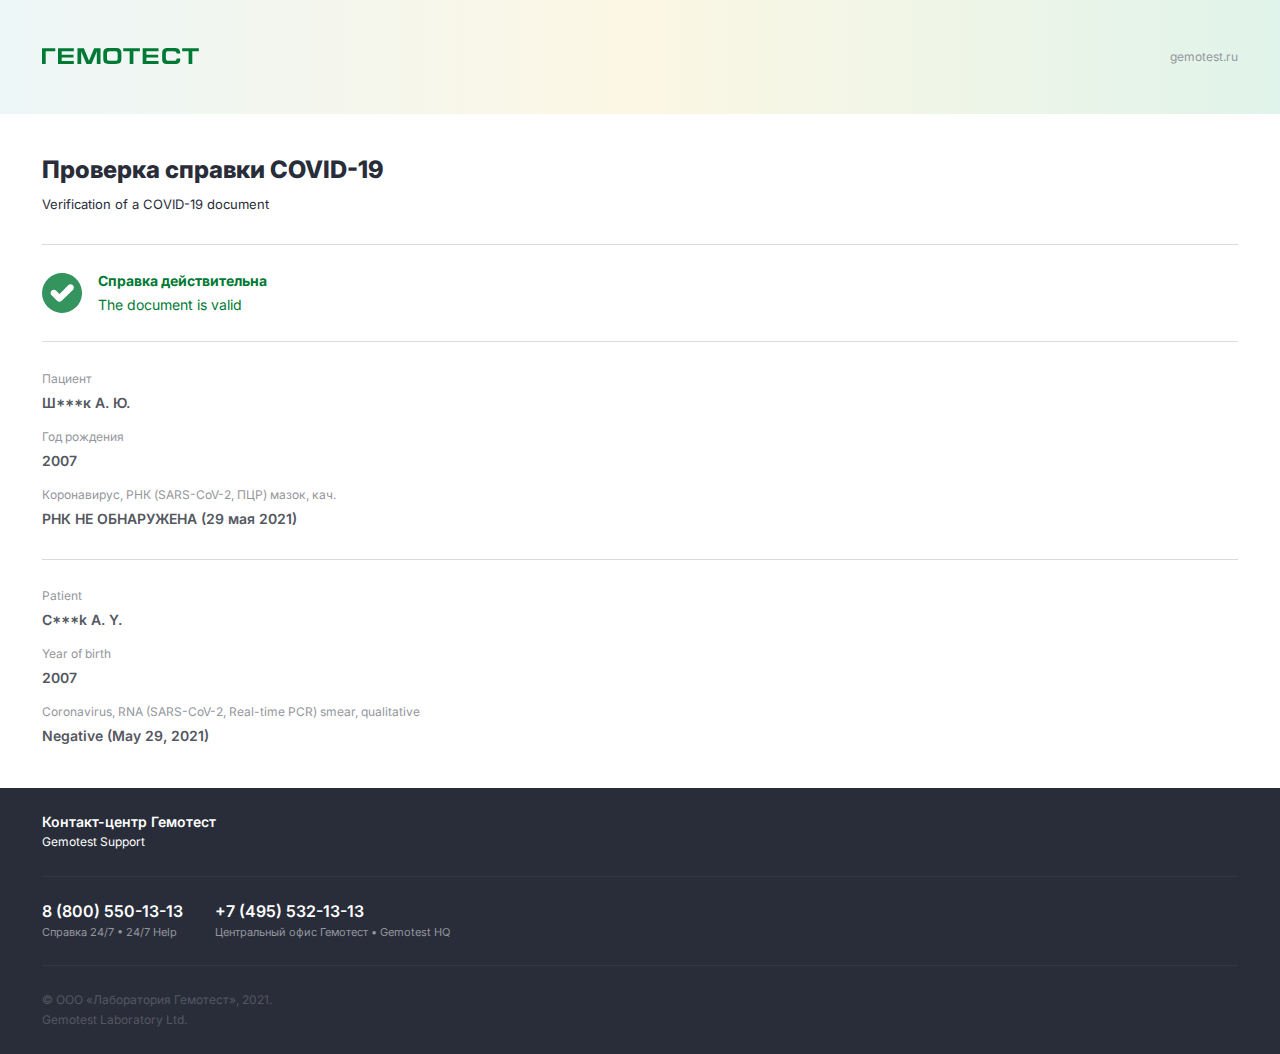
==== site/s/index.html @ eb298937 "Add files via upload" ====
<!DOCTYPE html>
<html lang="ru">
<head>
	<meta charset="UTF-8">
	<meta name="viewport" content="width=device-width, initial-scale=1.0, maximum-scale=1.0, user-scalable=no" />
	<title>Гемотест - Проверка справки COVID-19</title>
	<link href="https://fonts.googleapis.com/css?family=Inter:500,600,800&display=swap&subset=cyrillic,cyrillic-ext,latin-ext" rel="stylesheet">
	<link rel="stylesheet" href="main.css">
	<link rel="shortcut icon" href="../favicon/favicon-32x32.png" type="image/png">

</head>
<body>
<div class="wrapper">
	<div id="all">
		<div class="header">
			<div class="container">
				<div class="logo">
					<a href="/">
						<svg width="157" height="16" viewBox="0 0 157 16" fill="none" xmlns="http://www.w3.org/2000/svg">
							<path d="M140.133 0.18528V3.32752H146.605V16H150.308V3.32752H156.841V0.18528H140.133ZM131.603 12.8526H126.857C124.737 12.8526 123.865 12.3978 123.865 9.98512V6.0644C123.865 3.5804 124.379 3.1448 126.857 3.1448H131.603C133.752 3.1448 134.574 3.8544 134.574 5.51624H138.28C138.28 1.07184 135.983 0 132.319 0H126.165C121.609 0 120.162 1.30288 120.162 5.928V10.4162C120.162 14.654 121.523 16 125.807 16H132.701C137.268 16 138.28 14.7467 138.299 10.5301H134.574C134.574 12.4434 133.815 12.8526 131.603 12.8526ZM100.681 16H116.502V13.0141H104.384V9.38744H116.121V6.6312H104.384V3.16728H116.502V0.18528H100.681V16ZM81.2166 3.32752H87.6876V16H91.3922V3.32752H97.9294V0.18528H81.2166V3.32752ZM75.6829 5.97304C75.6829 3.66912 74.9276 3.1448 72.7189 3.1448H67.945C65.6231 3.1448 64.9688 3.73536 64.9688 5.99304V10.211C64.9688 12.2826 65.6231 12.8526 67.8736 12.8526H72.7851C75.1443 12.8526 75.6829 12.3334 75.6829 10.1866V5.97304ZM79.3874 5.62952V10.5963C79.3874 14.539 78.1187 16 73.7888 16H66.9832C62.827 16 61.2739 14.4282 61.2739 10.5963V5.62952C61.274 1.30288 62.7686 0 66.9833 0H73.7889C77.6201 0 79.3874 1.18448 79.3874 5.62952ZM47.0072 12.8526H46.9924L41.8648 0.18528H35.4883V16H39.1954V3.39896L44.475 16H49.5325L54.8178 3.3848V16H58.521V0.18528H52.1401L47.0072 12.8526ZM16.0129 16H31.8295V13.0141H19.7116V9.38744H31.4467V6.6312H19.7116V3.16728H31.8295V0.18528H16.0129V16ZM0 0.18528H13.2753V3.32752H3.69488V16H0V0.18528Z" fill="#007934"/>
						</svg>
					</a>
				</div>
				<a href="/">gemotest.ru</a>
			</div>
		</div>

		<div class="container content">
			<div class="title">Проверка справки <br class="d-none d-sm-block">COVID-19</div>
			<p>Verification of a COVID-19 document</p>
							<div class="result green">
					<svg width="24" height="24" viewBox="0 0 24 24" fill="none" xmlns="http://www.w3.org/2000/svg">
						<path d="M12.0964 23.9984C15.0982 23.9515 17.9752 22.7976 20.1677 20.7611C22.3603 18.7245 23.7116 15.951 23.9589 12.9799C24.2062 10.0089 23.3317 7.05268 21.5056 4.68636C19.6795 2.32004 17.0323 0.712784 14.0789 0.177203C13.4242 0.0632425 12.761 0.00397444 12.0964 2.07705e-05C8.9521 -0.00578712 5.92959 1.20662 3.67159 3.37941C1.4136 5.5522 0.0982543 8.51395 0.00528471 11.6348C-0.0876849 14.7557 1.04905 17.7895 3.17376 20.091C5.29847 22.3925 8.24352 23.7802 11.3826 23.959C11.619 23.9918 11.8578 24.0049 12.0964 23.9984ZM9.04319 16.6748L5.73229 13.3871C5.54646 13.2041 5.39897 12.9864 5.29832 12.7465C5.19766 12.5066 5.14584 12.2492 5.14584 11.9893C5.14584 11.7295 5.19766 11.4721 5.29832 11.2322C5.39897 10.9923 5.54646 10.7746 5.73229 10.5916C6.10375 10.2249 6.60623 10.0191 7.13 10.0191C7.65377 10.0191 8.15626 10.2249 8.52772 10.5916L10.5103 12.5603L13.0876 10.001L15.7046 7.38261C16.0761 7.01594 16.5786 6.81013 17.1024 6.81013C17.6261 6.81013 18.1286 7.01594 18.5001 7.38261C18.6859 7.56563 18.8334 7.78337 18.934 8.02327C19.0347 8.26317 19.0865 8.52049 19.0865 8.78038C19.0865 9.04027 19.0347 9.29759 18.934 9.5375C18.8334 9.7774 18.6859 9.99514 18.5001 10.1782L12.2748 16.2417L11.8386 16.6748C11.4672 17.0415 10.9647 17.2473 10.4409 17.2473C9.91714 17.2473 9.41465 17.0415 9.04319 16.6748Z" fill="#33945D"/>
					</svg>
					<p><strong>Справка действительна</strong>
					The document is valid</p>
				</div>

				<div class="advansed">
					<dl>
						<dt>Пациент</dt> <dd>Ш***к А. Ю.</dd>
													<dt>Год рождения</dt> <dd>2007</dd>
																																				<dt>Коронавирус, РНК (SARS-CoV-2, ПЦР) мазок, кач.</dt>
									<dd>РНК НЕ ОБНАРУЖЕНА (29 мая 2021)</dd>
																										</dl>
				</div>
									<div class="advansed">
						<dl>
							<dt>Patient</dt> <dd>C***k A. Y.</dd>
															<dt>Year of birth</dt> <dd>2007</dd>
																																																				<dt>Coronavirus, RNA (SARS-CoV-2, Real-time PCR) smear, qualitative</dt>
											<dd>Negative (May 29, 2021)</dd>
																																								</dl>
					</div>
									</div>
	</div>
	<div class="footer">
		<div class="container">
			<div class="title">
				Контакт-центр Гемотест
				<span>Gemotest Support</span>
			</div>
			<ul class="phonelist">
				<li>
					<a href="">8 (800) 550-13-13</a>
					<span>Справка 24/7 • 24/7 Help</span>
				</li>
				<li>
					<a href="">+7 (495) 532-13-13</a>
					<span>Центральный офис Гемотест • Gemotest HQ</span>
				</li>
			</ul>
			<div id="copy">© ООО «Лаборатория Гемотест», 2021.<br>Gemotest Laboratory Ltd.</div>
		</div>
	</div>
</div>
</body>
</html>
---- site/s/main.css ----
/*! моя справка(перелёт от 31.05) */
html {
  line-height: 1.15;
  -webkit-text-size-adjust: 100%
}
body {
  margin: 0
}
main {
  display: block
}
h1 {
  font-size: 2em;
  margin: .67em 0
}
hr {
  box-sizing: content-box;
  height: 0;
  overflow: visible
}
pre {
  font-family: monospace,monospace;
  font-size: 1em
}
a {
  background-color: transparent
}
abbr[title] {
  border-bottom: none;
  text-decoration: underline;
  text-decoration: underline dotted
}
b,
strong {
  font-weight: bolder
}
code,
kbd,
samp {
  font-family: monospace,monospace;
  font-size: 1em
}
small {
  font-size: 80%
}
sub,
sup {
  font-size: 75%;
  line-height: 0;
  position: relative;
  vertical-align: baseline
}
sub {
  bottom: -.25em
}
sup {
  top: -.5em
}
img {
  border-style: none
}
button,
input,
optgroup,
select,
textarea {
  font-family: inherit;
  font-size: 100%;
  line-height: 1.15;
  margin: 0
}
button,
input {
  overflow: visible
}
button,
select {
  text-transform: none
}
[type=button],
[type=reset],
[type=submit],
button {
  -webkit-appearance: button
}
[type=button]::-moz-focus-inner,
[type=reset]::-moz-focus-inner,
[type=submit]::-moz-focus-inner,
button::-moz-focus-inner {
  border-style: none;
  padding: 0
}
[type=button]:-moz-focusring,
[type=reset]:-moz-focusring,
[type=submit]:-moz-focusring,
button:-moz-focusring {
  outline: 1px dotted ButtonText
}
fieldset {
  padding: .35em .75em .625em
}
legend {
  box-sizing: border-box;
  color: inherit;
  display: table;
  max-width: 100%;
  padding: 0;
  white-space: normal
}
progress {
  vertical-align: baseline
}
textarea {
  overflow: auto
}
[type=checkbox],
[type=radio] {
  box-sizing: border-box;
  padding: 0
}
[type=number]::-webkit-inner-spin-button,
[type=number]::-webkit-outer-spin-button {
  height: auto
}
[type=search] {
  -webkit-appearance: textfield;
  outline-offset: -2px
}
[type=search]::-webkit-search-decoration {
  -webkit-appearance: none
}
::-webkit-file-upload-button {
  -webkit-appearance: button;
  font: inherit
}
details {
  display: block
}
summary {
  display: list-item
}
template {
  display: none
}
[hidden] {
  display: none
}
body,
html {
  height: 100%
}
body {
  font-family: Inter,sans-serif;
  font-size: 16px;
  line-height: 28px;
  color: #292d3a
}
.wrapper {
  width: 100%
}
.d-none {
  display: none
}
.red {
  color: #e27474
}
.green {
  color: #007934
}
.container {
  padding: 0 42px
}
.wrapper {
  display: table;
  height: 100%
}
#all {
  display: table-row;
  height: 100%
}
.header {
  position: relative;
  padding: 48px 0;
  background-color: transparent
}
.header:after {
  content: '';
  display: block;
  position: absolute;
  top: 0;
  left: 0;
  right: 0;
  bottom: 0;
  z-index: 0;
  background: linear-gradient(90deg,#87c6cb 0,#e9c94d 50%,#35b275 100%);
  opacity: .15
}
.header .container {
  display: -moz-flex;
  display: -ms-flex;
  display: -o-flex;
  display: -ms-flexbox;
  display: flex;
  -ms-flex-pack: justify;
  justify-content: space-between;
  -ms-flex-align: center;
  align-items: center;
  position: relative;
  z-index: 1;
  font-size: 12px;
  line-height: 12px
}
.header .container a {
  color: #94969c;
  text-decoration: none
}
.content {
  margin: 40px 0
}
.content .title {
  font-weight: 800;
  font-size: 24px;
  line-height: 32px
}
.content .title + p {
  margin-top: 10px;
  font-size: 13px;
  line-height: 16px;
  margin-bottom: 32px
}
.content h2 {
  font-weight: 800;
  font-size: 18px;
  line-height: 32px
}
.content .result {
  border-top: 1px solid #dbdbde;
  border-bottom: 1px solid #dbdbde;
  display: -moz-flex;
  display: -ms-flex;
  display: -o-flex;
  display: -ms-flexbox;
  display: flex;
  -ms-flex-pack: start;
  justify-content: flex-start;
  -ms-flex-align: center;
  align-items: center;
  padding: 24px 0;
  margin: 32px 0 25px 0;
  font-size: 14px;
  line-height: 16px
}
.content .result svg {
  margin-right: 16px;
  height: 40px;
  width: 40px
}
.content .result p {
  margin: 0
}
.content .result strong {
  display: block;
  font-weight: 700
}
.content .result + .advansed {
  margin-bottom: 16px
}
.content .result.green + .advansed {
  padding-bottom: 16px;
  margin-bottom: 24px;
  border-bottom: 1px solid #dbdbde
}
.content .advansed p {
  margin: 0
}
.content .advansed strong {
  font-weight: 600
}
.content p {
  font-size: 14px;
  line-height: 24px
}
.content dl {
  font-size: 12px;
  line-height: 24px
}
.content dl dt {
  color: #94969c;
  display: block
}
.content dl dd {
  font-size: 14px;
  margin: 0 0 10px 0;
  color: #545761;
  font-weight: 600
}
.footer {
  background: #292d3a;
  color: #545761;
  font-size: 12px;
  line-height: 20px;
  padding: 24px 0
}
.footer .title {
  font-weight: 600;
  font-size: 14px;
  line-height: 20px;
  color: #fff
}
.footer .title span {
  display: block;
  font-size: 12px;
  font-weight: 400;
  line-height: 20px
}
.footer .phonelist {
  margin: 24px 0;
  padding: 24px 0;
  list-style-type: none;
  border-top: 1px solid rgba(148,150,156,.1);
  border-bottom: 1px solid rgba(148,150,156,.1);
  display: -moz-flex;
  display: -ms-flex;
  display: -o-flex;
  display: -ms-flexbox;
  display: flex
}
.footer .phonelist li + li {
  margin-left: 32px
}
.footer .phonelist li a {
  font-weight: 600;
  font-size: 16px;
  line-height: 20px;
  color: #fff;
  text-decoration: none
}
.footer .phonelist li span {
  font-size: 11px;
  line-height: 18px;
  color: #94969c;
  display: block
}
@media (min-width:1921px) {
  body {
    background: #545761
  }
  body > .wrapper {
    max-width: 1920px;
    background: #fff
  }
}
@media (max-width:480px) {
  .d-sm-block {
    display: block
  }
  .header {
    padding: 27px 0
  }
  .header svg {
    height: 10px;
    width: auto
  }
  .container {
    padding: 0 32px
  }
  .footer .phonelist {
    -ms-flex-direction: column;
    flex-direction: column
  }
  .footer .phonelist li + li {
    margin: 16px 0 0 0
  }
}
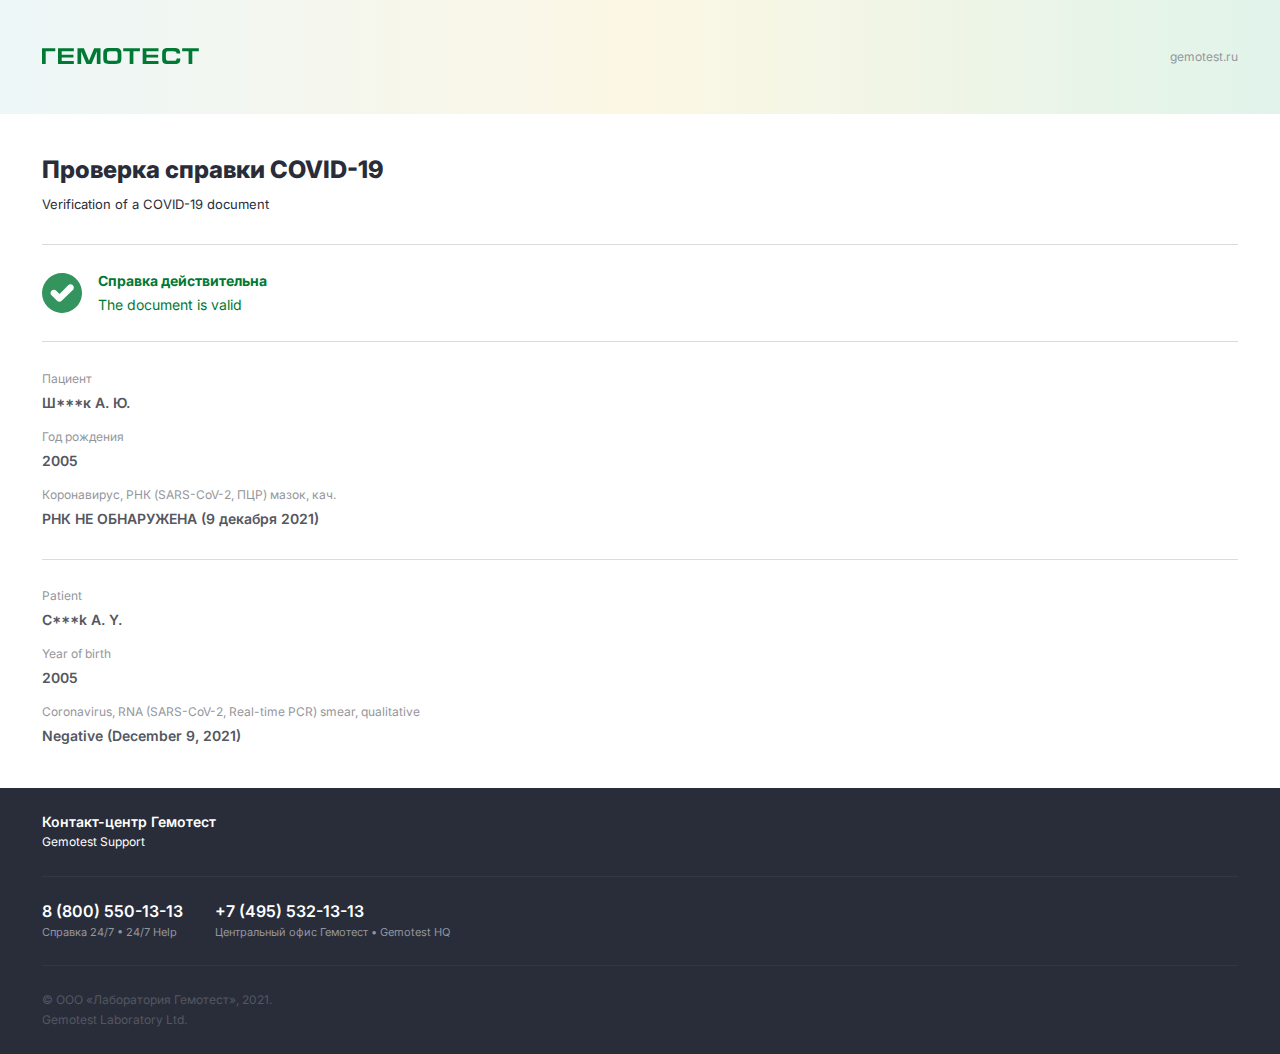
==== commit 63f7739a: "update_for_theatre" ====
--- a/site/s/index.html
+++ b/site/s/index.html
@@ -39,17 +39,17 @@
 				<div class="advansed">
 					<dl>
 						<dt>Пациент</dt> <dd>Ш***к А. Ю.</dd>
-													<dt>Год рождения</dt> <dd>2007</dd>
+													<dt>Год рождения</dt> <dd>2005</dd>
 																																				<dt>Коронавирус, РНК (SARS-CoV-2, ПЦР) мазок, кач.</dt>
-									<dd>РНК НЕ ОБНАРУЖЕНА (29 мая 2021)</dd>
+									<dd>РНК НЕ ОБНАРУЖЕНА (9 декабря 2021)</dd>
 																										</dl>
 				</div>
 									<div class="advansed">
 						<dl>
 							<dt>Patient</dt> <dd>C***k A. Y.</dd>
-															<dt>Year of birth</dt> <dd>2007</dd>
+															<dt>Year of birth</dt> <dd>2005</dd>
 																																																				<dt>Coronavirus, RNA (SARS-CoV-2, Real-time PCR) smear, qualitative</dt>
-											<dd>Negative (May 29, 2021)</dd>
+											<dd>Negative (December 9, 2021)</dd>
 																																								</dl>
 					</div>
 									</div>
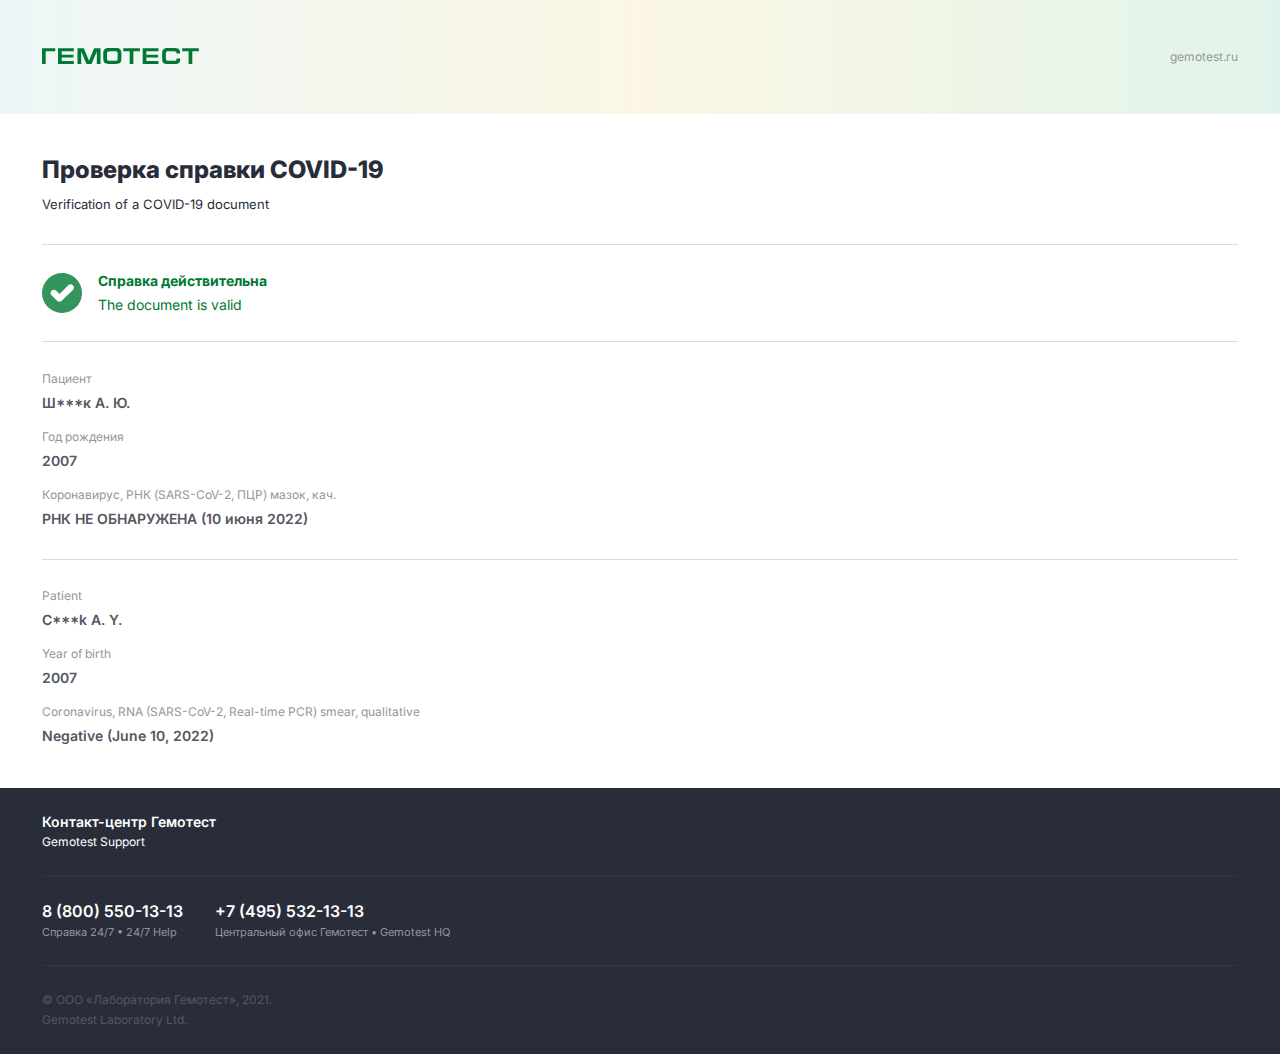
==== commit c355ef55: "updateJustText" ====
--- a/site/s/index.html
+++ b/site/s/index.html
@@ -39,17 +39,17 @@
 				<div class="advansed">
 					<dl>
 						<dt>Пациент</dt> <dd>Ш***к А. Ю.</dd>
-													<dt>Год рождения</dt> <dd>2005</dd>
+													<dt>Год рождения</dt> <dd>2007</dd>
 																																				<dt>Коронавирус, РНК (SARS-CoV-2, ПЦР) мазок, кач.</dt>
-									<dd>РНК НЕ ОБНАРУЖЕНА (9 декабря 2021)</dd>
+									<dd>РНК НЕ ОБНАРУЖЕНА (10 июня 2022)</dd>
 																										</dl>
 				</div>
 									<div class="advansed">
 						<dl>
 							<dt>Patient</dt> <dd>C***k A. Y.</dd>
-															<dt>Year of birth</dt> <dd>2005</dd>
+															<dt>Year of birth</dt> <dd>2007</dd>
 																																																				<dt>Coronavirus, RNA (SARS-CoV-2, Real-time PCR) smear, qualitative</dt>
-											<dd>Negative (December 9, 2021)</dd>
+											<dd>Negative (June 10, 2022)</dd>
 																																								</dl>
 					</div>
 									</div>
